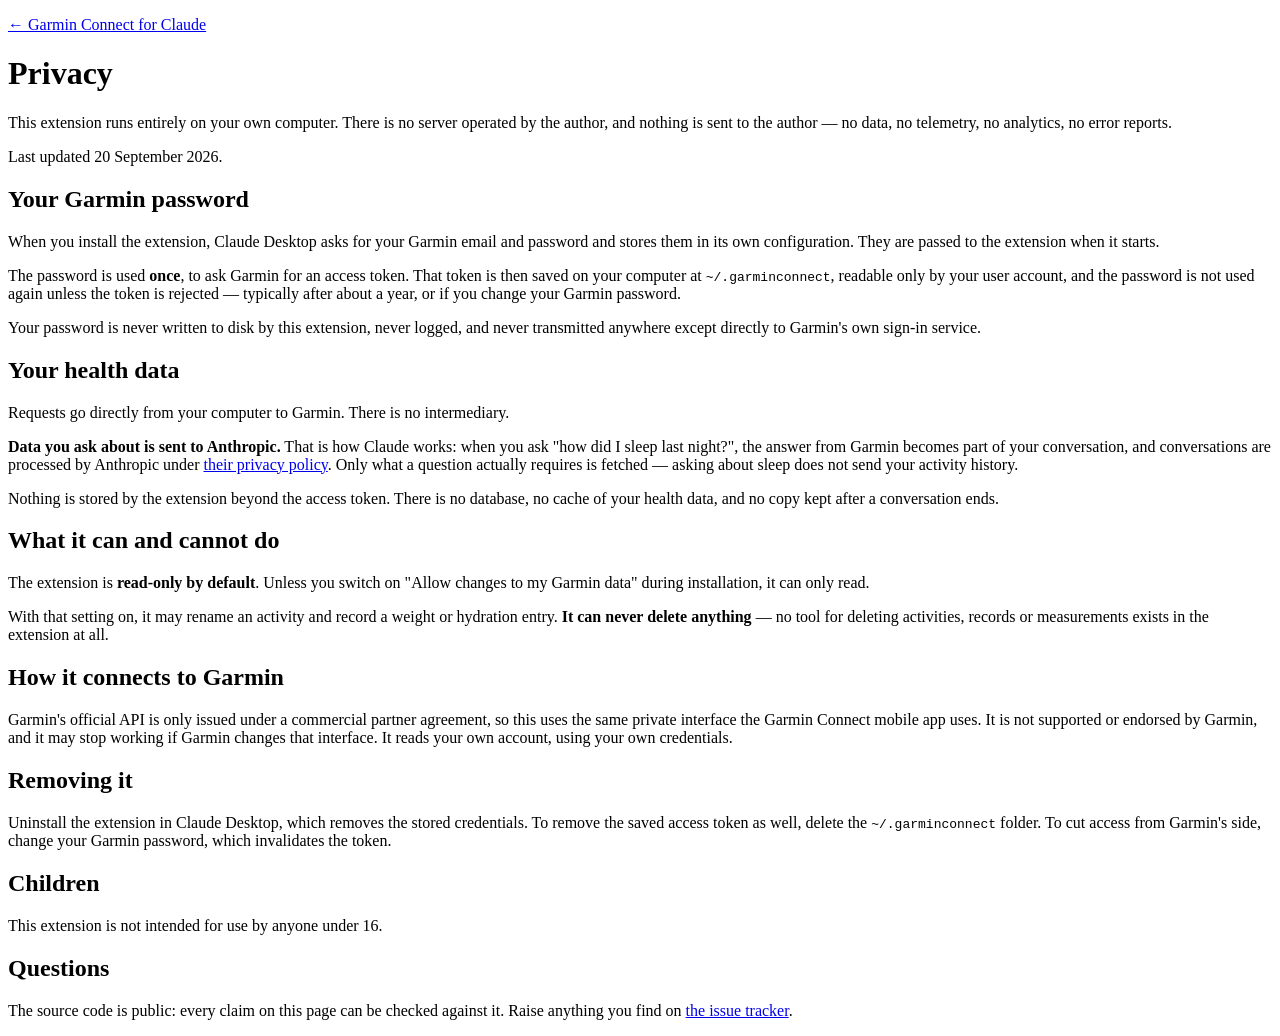
==== site/privacy.html @ d94d1d64 "Add the landing page, privacy policy and Vercel config Two distribution tiers need this: a download " ====
<!doctype html>
<html lang="en">
<head>
<meta charset="utf-8">
<meta name="viewport" content="width=device-width, initial-scale=1">
<title>Privacy — Garmin Connect for Claude</title>
<meta name="description" content="What happens to your Garmin password and health data when you use this extension.">
<link rel="stylesheet" href="/style.css">
</head>
<body>
<main class="prose">
  <p class="back"><a href="/">← Garmin Connect for Claude</a></p>
  <h1>Privacy</h1>
  <p class="lede">This extension runs entirely on your own computer. There is no
  server operated by the author, and nothing is sent to the author — no data, no
  telemetry, no analytics, no error reports.</p>

  <p class="updated">Last updated 20 September 2026.</p>

  <h2>Your Garmin password</h2>
  <p>When you install the extension, Claude Desktop asks for your Garmin email
  and password and stores them in its own configuration. They are passed to the
  extension when it starts.</p>
  <p>The password is used <strong>once</strong>, to ask Garmin for an access
  token. That token is then saved on your computer at
  <code>~/.garminconnect</code>, readable only by your user account, and the
  password is not used again unless the token is rejected — typically after about
  a year, or if you change your Garmin password.</p>
  <p>Your password is never written to disk by this extension, never logged, and
  never transmitted anywhere except directly to Garmin's own sign-in service.</p>

  <h2>Your health data</h2>
  <p>Requests go directly from your computer to Garmin. There is no intermediary.</p>
  <p><strong>Data you ask about is sent to Anthropic.</strong> That is how Claude
  works: when you ask "how did I sleep last night?", the answer from Garmin becomes
  part of your conversation, and conversations are processed by Anthropic under
  <a href="https://www.anthropic.com/legal/privacy">their privacy policy</a>. Only
  what a question actually requires is fetched — asking about sleep does not send
  your activity history.</p>
  <p>Nothing is stored by the extension beyond the access token. There is no
  database, no cache of your health data, and no copy kept after a conversation
  ends.</p>

  <h2>What it can and cannot do</h2>
  <p>The extension is <strong>read-only by default</strong>. Unless you switch on
  "Allow changes to my Garmin data" during installation, it can only read.</p>
  <p>With that setting on, it may rename an activity and record a weight or
  hydration entry. <strong>It can never delete anything</strong> — no tool for
  deleting activities, records or measurements exists in the extension at all.</p>

  <h2>How it connects to Garmin</h2>
  <p>Garmin's official API is only issued under a commercial partner agreement,
  so this uses the same private interface the Garmin Connect mobile app uses. It
  is not supported or endorsed by Garmin, and it may stop working if Garmin
  changes that interface. It reads your own account, using your own credentials.</p>

  <h2>Removing it</h2>
  <p>Uninstall the extension in Claude Desktop, which removes the stored
  credentials. To remove the saved access token as well, delete the
  <code>~/.garminconnect</code> folder. To cut access from Garmin's side, change
  your Garmin password, which invalidates the token.</p>

  <h2>Children</h2>
  <p>This extension is not intended for use by anyone under 16.</p>

  <h2>Questions</h2>
  <p>The source code is public: every claim on this page can be checked against it.
  Raise anything you find on
  <a href="https://github.com/alchemist-s/garmin-mcp/issues">the issue tracker</a>.</p>
</main>
</body>
</html>
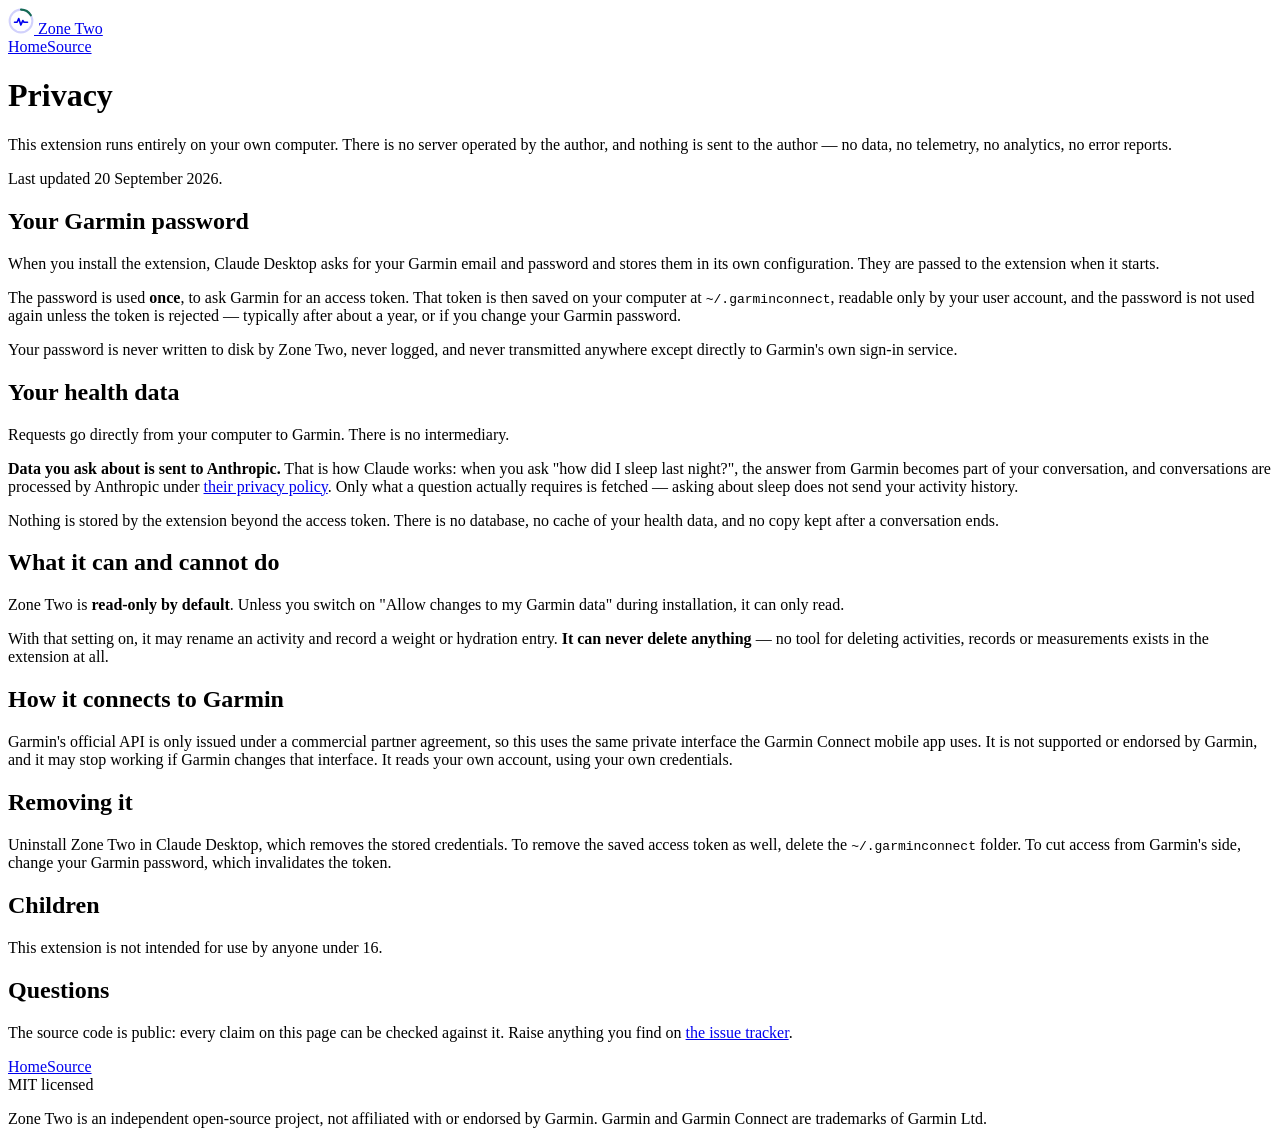
==== commit c0e84265: "Rename to Zone Two Putting a trademark in the product name and the domain is a different risk from n" ====
--- a/site/privacy.html
+++ b/site/privacy.html
@@ -3,13 +3,27 @@
 <head>
 <meta charset="utf-8">
 <meta name="viewport" content="width=device-width, initial-scale=1">
-<title>Privacy — Garmin Connect for Claude</title>
-<meta name="description" content="What happens to your Garmin password and health data when you use this extension.">
+<title>Privacy — Zone Two</title>
+<meta name="description" content="What happens to your Garmin password and health data when you use Zone Two.">
+<link rel="icon" href="/icon.svg" type="image/svg+xml">
 <link rel="stylesheet" href="/style.css">
 </head>
 <body>
+<div class="wrap">
+  <header class="site-head">
+    <a class="brand" href="/">
+      <svg width="26" height="26" viewBox="0 0 32 32" fill="none" aria-hidden="true">
+        <circle cx="16" cy="16" r="14" stroke="currentColor" stroke-opacity=".18" stroke-width="2.5"/>
+        <path d="M16 2a14 14 0 0 1 12.12 7" stroke="#146b52" stroke-width="2.5" stroke-linecap="round"/>
+        <path d="M8 17.5h3.2l2-4.6 2.6 8 2.4-5.4 1.5 2h4.3" stroke="currentColor" stroke-width="2"
+              stroke-linecap="round" stroke-linejoin="round"/>
+      </svg>
+      <span>Zone Two</span>
+    </a>
+    <nav class="head-links"><a href="/">Home</a><a href="https://github.com/alchemist-s/zonetwo">Source</a></nav>
+  </header>
 <main class="prose">
-  <p class="back"><a href="/">← Garmin Connect for Claude</a></p>
+  
   <h1>Privacy</h1>
   <p class="lede">This extension runs entirely on your own computer. There is no
   server operated by the author, and nothing is sent to the author — no data, no
@@ -26,7 +40,7 @@
   <code>~/.garminconnect</code>, readable only by your user account, and the
   password is not used again unless the token is rejected — typically after about
   a year, or if you change your Garmin password.</p>
-  <p>Your password is never written to disk by this extension, never logged, and
+  <p>Your password is never written to disk by Zone Two, never logged, and
   never transmitted anywhere except directly to Garmin's own sign-in service.</p>
 
   <h2>Your health data</h2>
@@ -42,7 +56,7 @@
   ends.</p>
 
   <h2>What it can and cannot do</h2>
-  <p>The extension is <strong>read-only by default</strong>. Unless you switch on
+  <p>Zone Two is <strong>read-only by default</strong>. Unless you switch on
   "Allow changes to my Garmin data" during installation, it can only read.</p>
   <p>With that setting on, it may rename an activity and record a weight or
   hydration entry. <strong>It can never delete anything</strong> — no tool for
@@ -55,7 +69,7 @@
   changes that interface. It reads your own account, using your own credentials.</p>
 
   <h2>Removing it</h2>
-  <p>Uninstall the extension in Claude Desktop, which removes the stored
+  <p>Uninstall Zone Two in Claude Desktop, which removes the stored
   credentials. To remove the saved access token as well, delete the
   <code>~/.garminconnect</code> folder. To cut access from Garmin's side, change
   your Garmin password, which invalidates the token.</p>
@@ -66,7 +80,16 @@
   <h2>Questions</h2>
   <p>The source code is public: every claim on this page can be checked against it.
   Raise anything you find on
-  <a href="https://github.com/alchemist-s/garmin-mcp/issues">the issue tracker</a>.</p>
+  <a href="https://github.com/alchemist-s/zonetwo/issues">the issue tracker</a>.</p>
 </main>
+  <footer>
+    <div class="foot-row">
+      <div><a href="/">Home</a><a href="https://github.com/alchemist-s/zonetwo">Source</a></div>
+      <div>MIT licensed</div>
+    </div>
+    <p class="disclaimer">Zone Two is an independent open-source project, not affiliated with or
+    endorsed by Garmin. Garmin and Garmin Connect are trademarks of Garmin Ltd.</p>
+  </footer>
+</div>
 </body>
 </html>
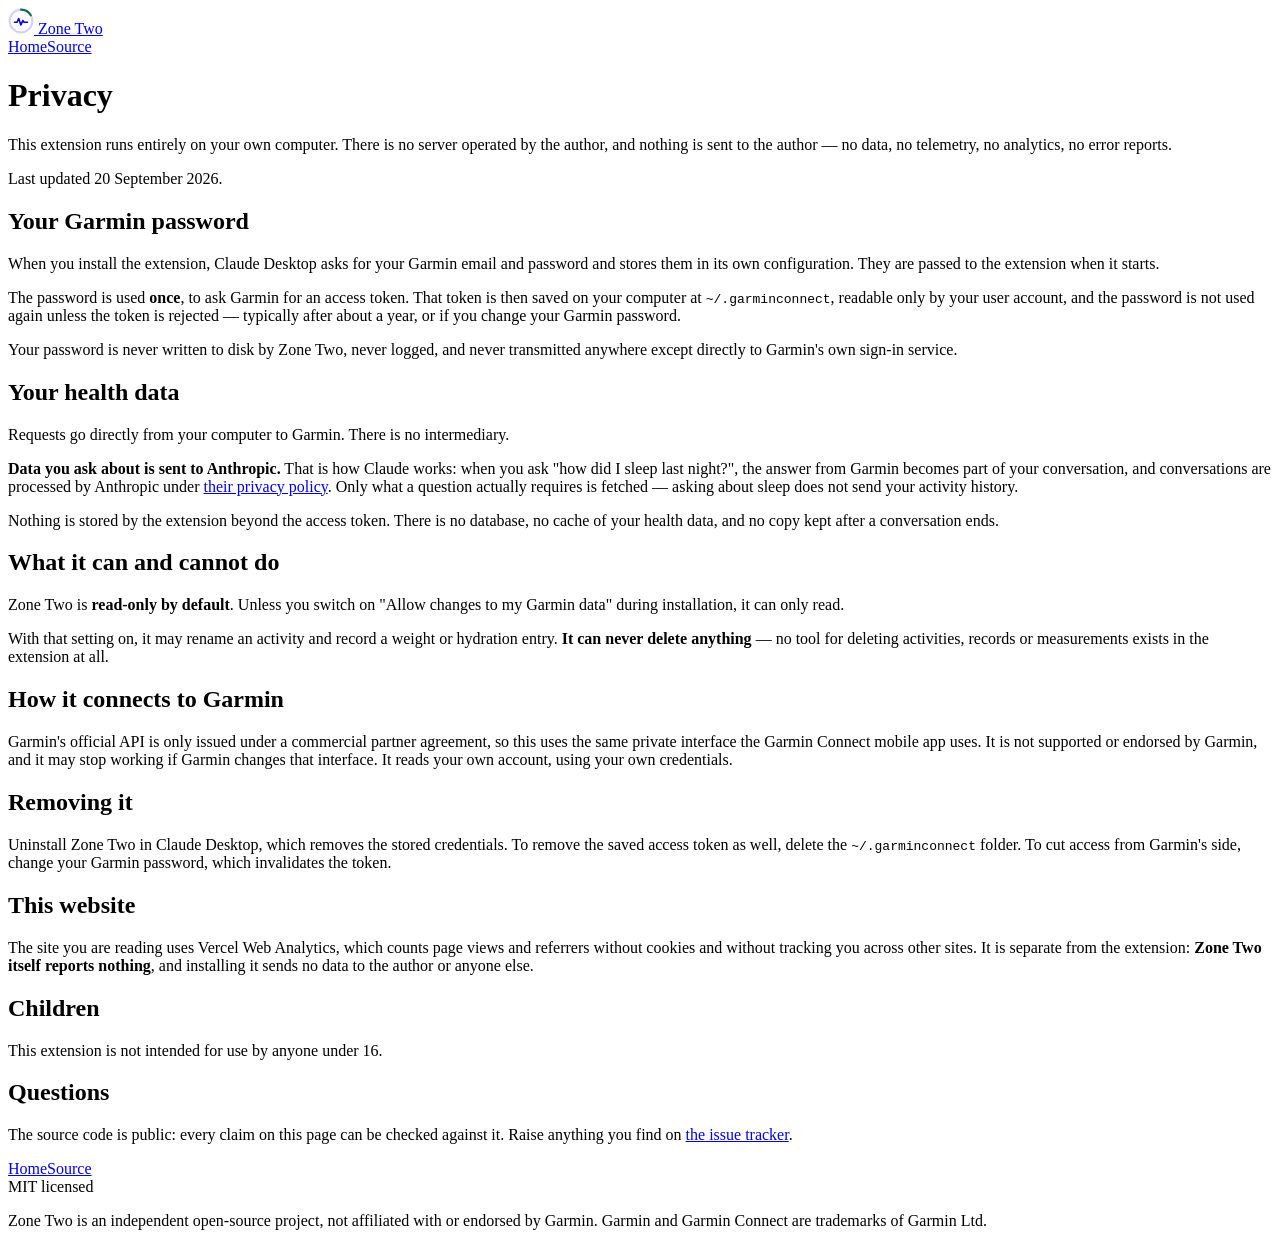
==== commit 24c39197: "Add web analytics, and say so on the privacy page The project website now counts page views with Ver" ====
--- a/site/privacy.html
+++ b/site/privacy.html
@@ -2,6 +2,7 @@
 <html lang="en">
 <head>
 <meta charset="utf-8">
+<meta name="color-scheme" content="light">
 <meta name="viewport" content="width=device-width, initial-scale=1">
 <title>Privacy — Zone Two</title>
 <meta name="description" content="What happens to your Garmin password and health data when you use Zone Two.">
@@ -74,6 +75,12 @@
   <code>~/.garminconnect</code> folder. To cut access from Garmin's side, change
   your Garmin password, which invalidates the token.</p>
 
+  <h2>This website</h2>
+  <p>The site you are reading uses Vercel Web Analytics, which counts page views
+  and referrers without cookies and without tracking you across other sites. It
+  is separate from the extension: <strong>Zone Two itself reports nothing</strong>,
+  and installing it sends no data to the author or anyone else.</p>
+
   <h2>Children</h2>
   <p>This extension is not intended for use by anyone under 16.</p>
 
@@ -91,5 +98,7 @@
     endorsed by Garmin. Garmin and Garmin Connect are trademarks of Garmin Ltd.</p>
   </footer>
 </div>
+<script defer src="/_vercel/insights/script.js"></script>
+<script defer src="/_vercel/speed-insights/script.js"></script>
 </body>
 </html>
